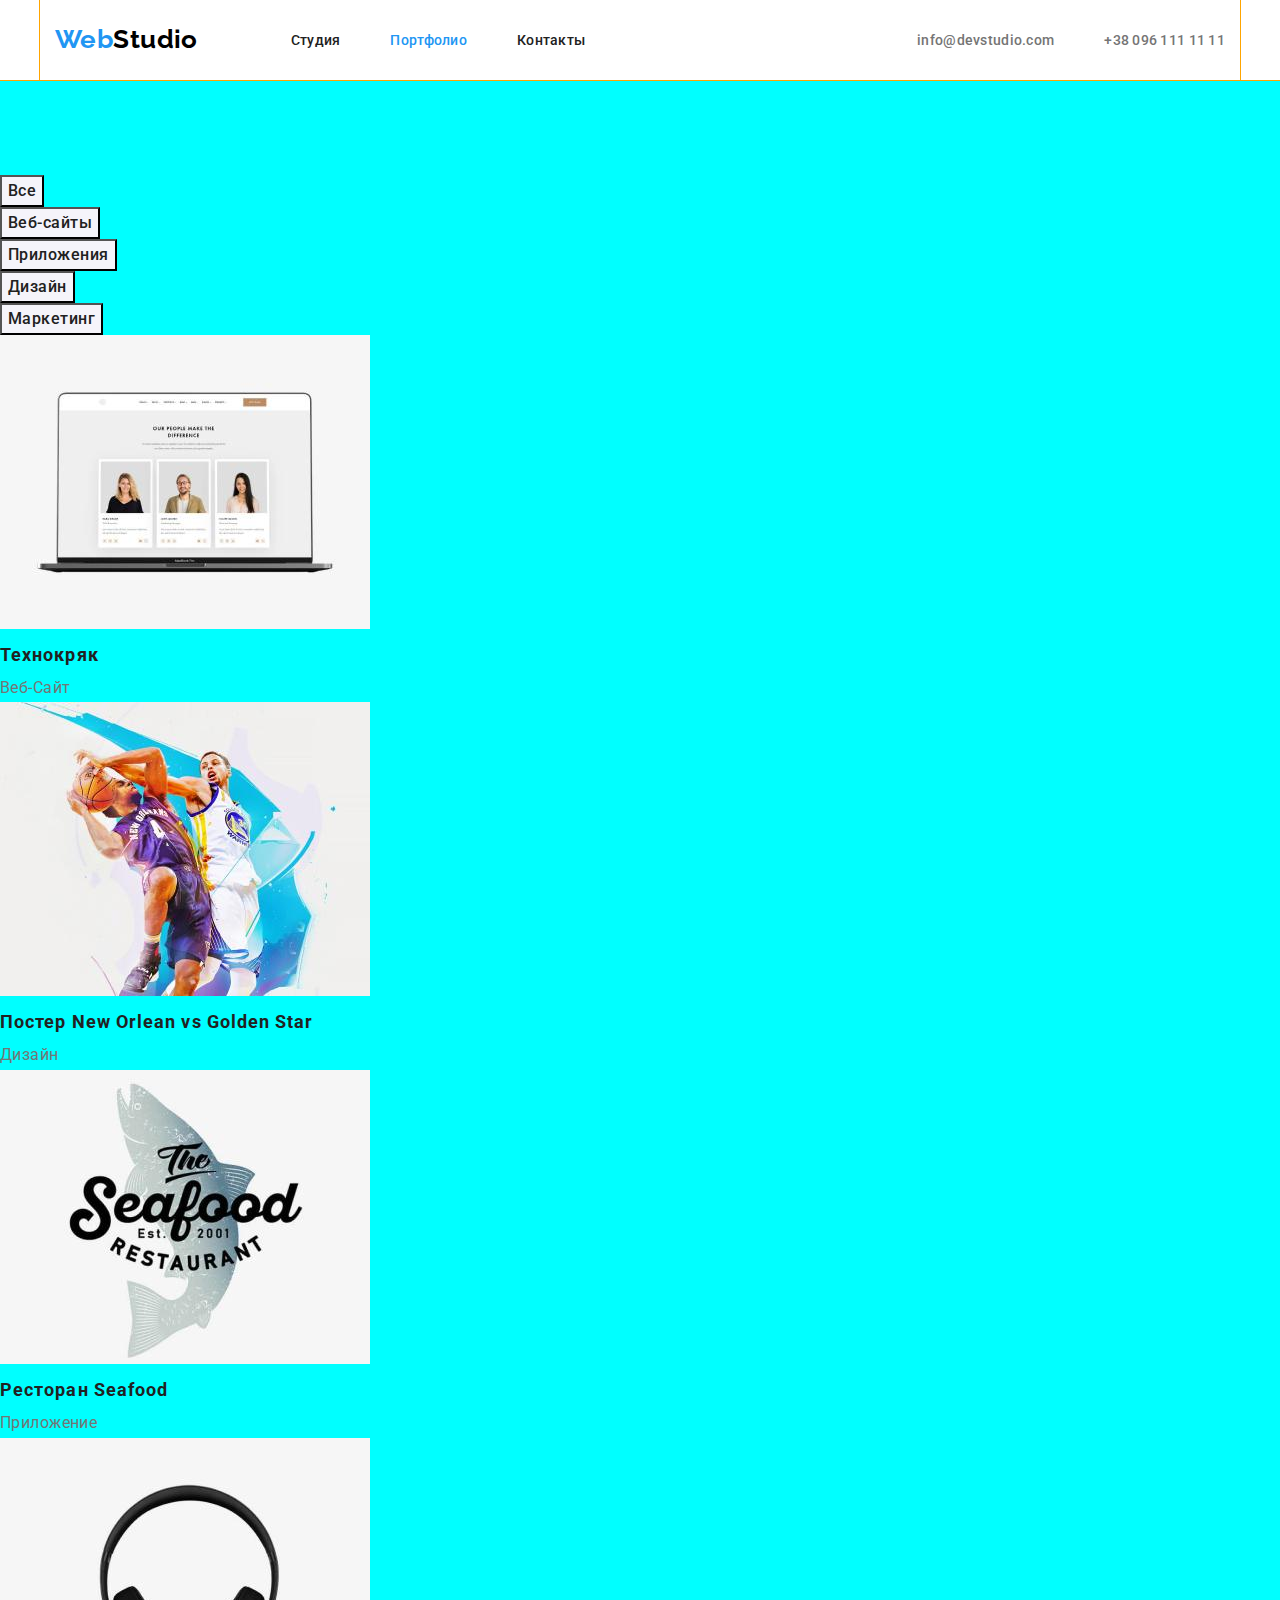
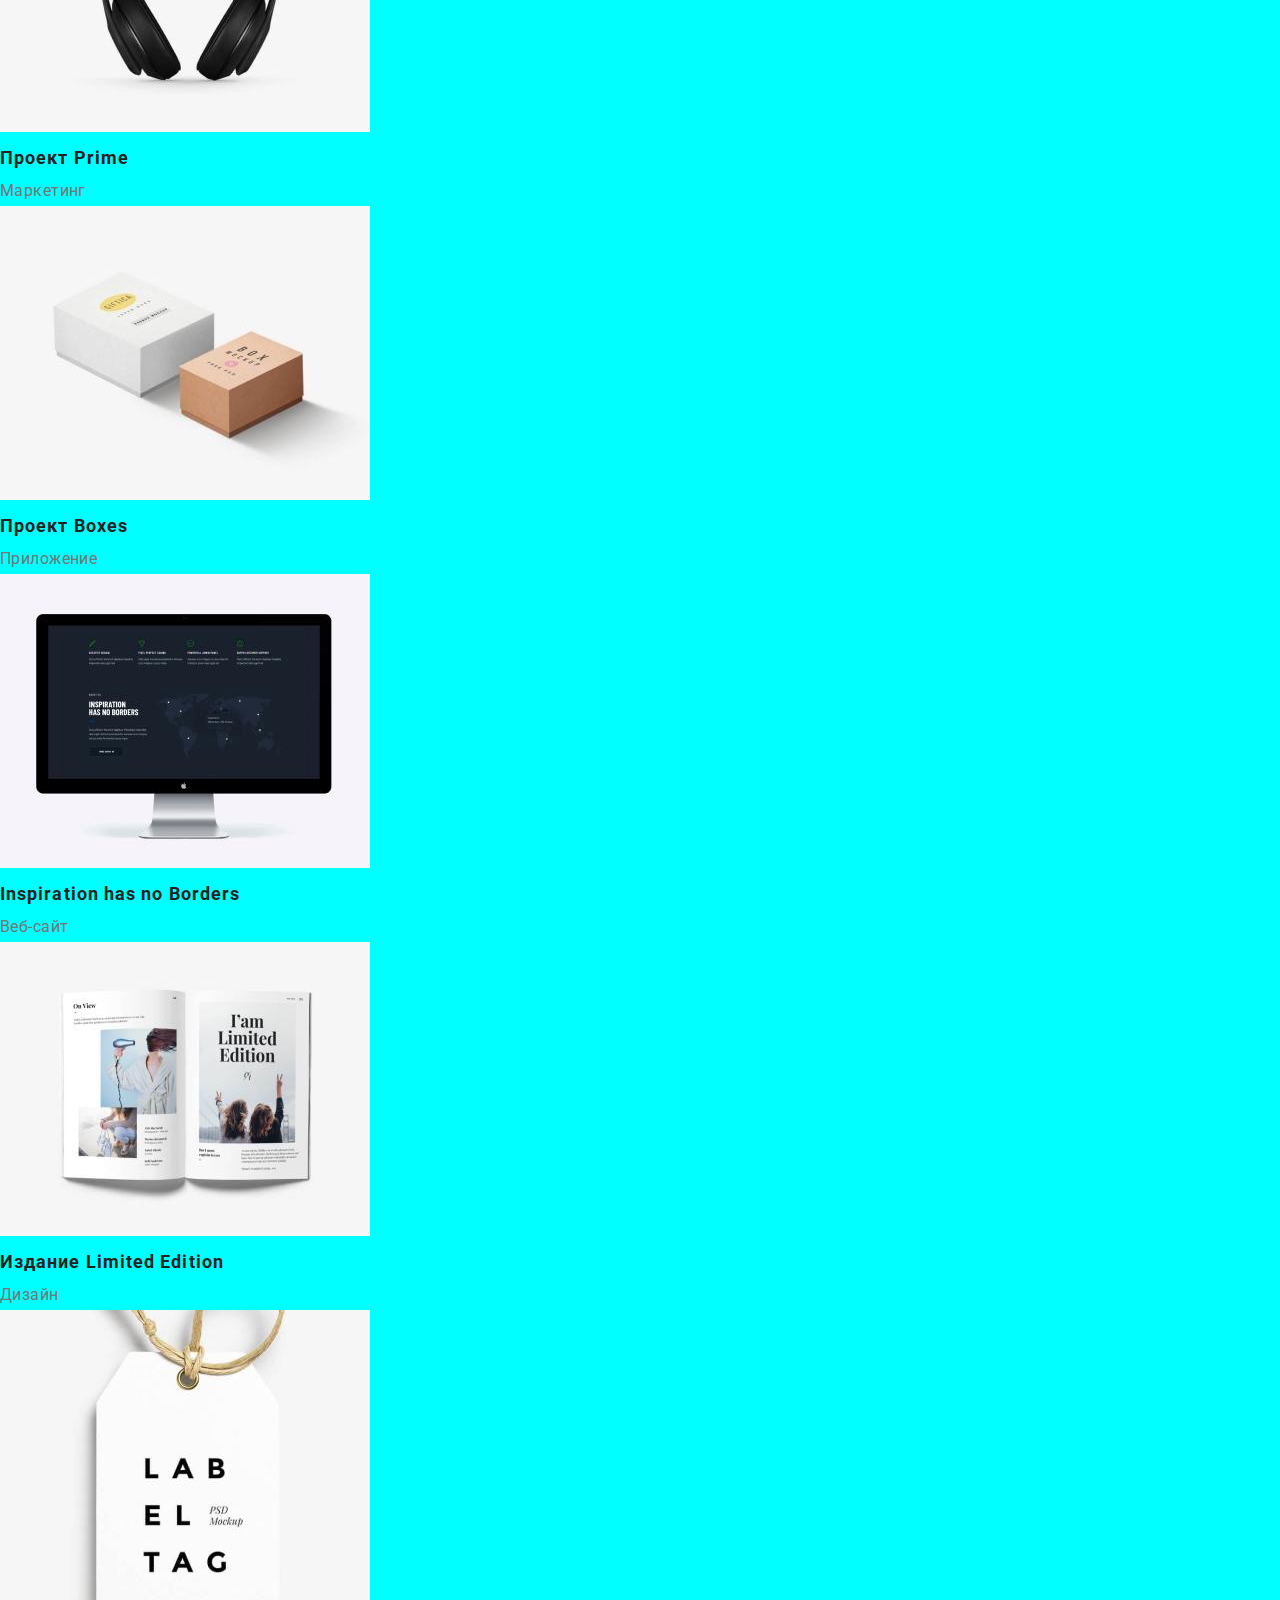
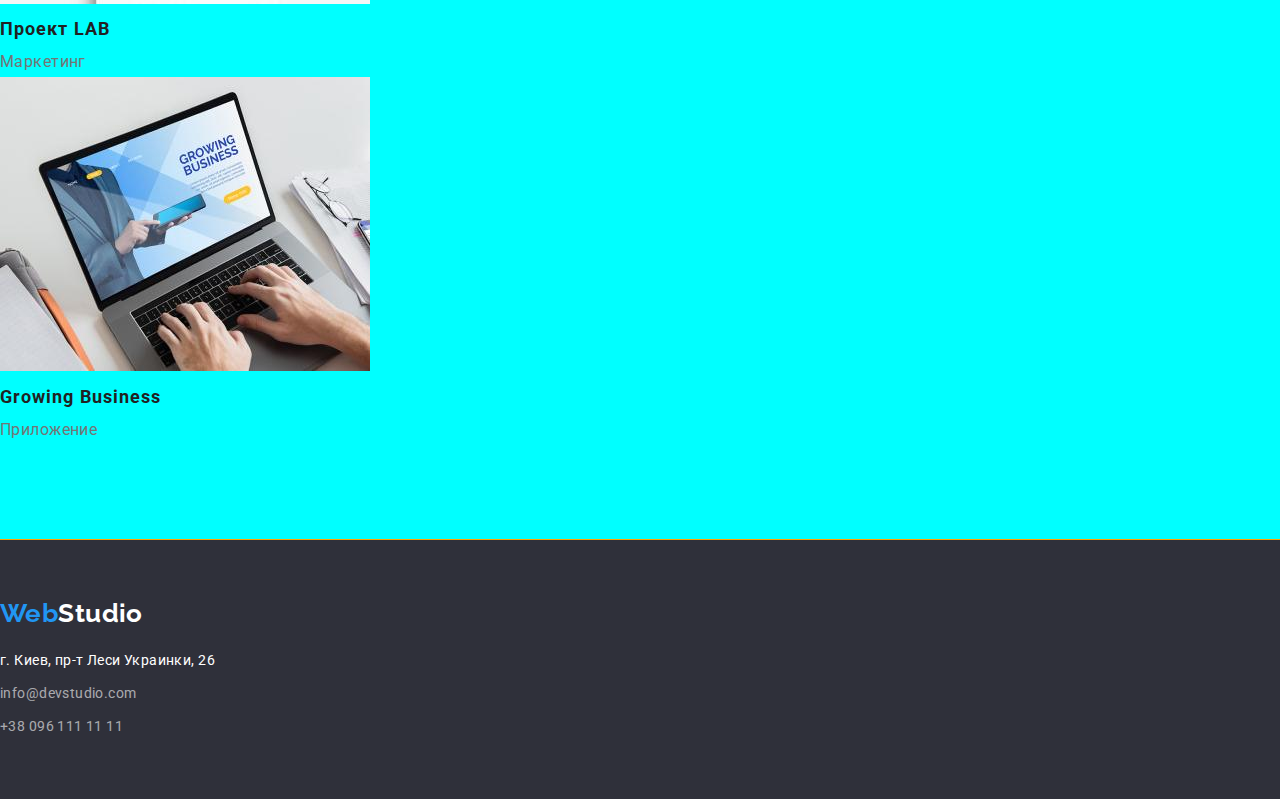
==== portfolio.html @ dc7e520b "complete css, start portfolio page" ====
<!DOCTYPE html>
<html lang="ru">

<head>
    <meta charset="UTF-8">
    <meta http-equiv="X-UA-Compatible" content="IE=edge">
    <meta name="viewport" content="width=device-width, initial-scale=1.0">
    <link rel="stylesheet" href="https://cdnjs.cloudflare.com/ajax/libs/modern-normalize/1.0.0/modern-normalize.min.css" />
    <link rel="stylesheet" href="./css/style.css">
    <link rel="preconnect" href="https://fonts.gstatic.com">
    <link href="https://fonts.googleapis.com/css2?family=Raleway:wght@700&family=Roboto:wght@400;500;700;900&display=swap"
        rel="stylesheet">
    <title>WEBStudio</title>
</head>

<body>
    <!-- шапка -->
    <header class="header">
        <!-- навигация -->
        <div class="container">
            <div class="head-container">
                <nav id="page_top" class="head-nav">
                    <a class="logo" href="#page_top" lang="en"> <span class="logo-web">Web</span>Studio</a>
                    <ul class="nav list">
                        <li class="nav-item"><a class="nav-item-link" href="./index.html">Студия</a></li>
                        <li class="nav-item"><a class="nav-item-link-current" href="./portfolio.html">Портфолио</a></li>
                        <li class="nav-item"><a class="nav-item-link" href="#page_bottom">Контакты</a></li>
                    </ul>
                </nav>
                <ul class="head-cont list">
                    <li class="head-cont-item"><a class="cont link" href="mailto:info@devstudio.com">info@devstudio.com</a></li>
                    <li class="head-cont-item"><a class="cont link" href="tel:+380961111111">+38 096 111 11 11</a></li>
                </ul>
            </div>
        </div>
    </header>
        <!-- main content  -->
    <main>
        <!-- filter content section -->
        <section class='section portfolio'>
            <!-- hiden title -->
            <h1 class='hiden-title'>Портфолио</h2>
            <h2 class='hiden-title'>Фильтр работ</h1>
            <!-- hiden title -->
            <ul class='portf-buttons list'>
                <li class='buttons'>
                    <button class='button' type="button">Все</button>
                </li>
                <li>
                    <button class='button' type="button">Веб-сайты</button>
                </li>
                <li>
                    <button class='button' type="button">Приложения</button>
                </li>
                <li>
                    <button class='button' type="button">Дизайн</button>
                </li>
                <li>
                    <button class='button' type="button">Маркетинг</button>
                </li>
            </ul>
            <ul class='portf list'>
                <li class='portf-item'>
                    <a class="portf-list link" href="">
                        <img class='portf-img' src="./Images/portfolio/technocrack.jpg" alt="ноутбук с сайтом">
                        <h3  class='portf-h'>Технокряк</h3>
                        <p class='portf-p'>Веб-Сайт</p> 
                    </a>
                </li>
                <li class='portf-item'>
                    <a class="portf-list link" href="">
                        <img class='portf-img' src="./Images/portfolio/poster.jpg" alt="постер с баскетбольным матчем">
                        <h3 class='portf-h'>Постер New Orlean vs Golden Star</h3>
                        <p class='portf-p'>Дизайн</p>
                    </a>
                </li>
                <li class='portf-item'>
                    <a class="portf-list link" href="">
                        <img class='portf-img' src="./Images/portfolio/seafood.jpg" alt="Постер ресторана Seafood">
                        <h3 class='portf-h'>Ресторан Seafood</h3>
                        <p class='portf-p'>Приложение</p>
                    </a>
                </li>
                <li class='portf-item'>
                    <a class="portf-list link" href="">
                        <img class='portf-img' src="./Images/portfolio/prime.jpg" alt="Наушники">
                        <h3 class='portf-h'>Проект Prime</h3>
                        <p class='portf-p'>Маркетинг</p>
                    </a>
                </li>
                <li class='portf-item'>
                    <a class="portf-list link" href="">
                        <img class='portf-img' src="./Images/portfolio/boxes.jpg" alt="2 коробки">
                        <h3 class='portf-h'>Проект Boxes</h3>
                        <p class='portf-p'>Приложение</p>
                    </a>
                </li>
                <li class='portf-item'>
                    <a class="portf-list link" href="">
                        <img class='portf-img' src="./Images/portfolio/noborders.jpg" alt="Компьютер с картой">
                        <h3 class='portf-h' lang="en">Inspiration has no Borders</h3>
                        <p class='portf-p'>Веб-сайт</p>
                    </a>
                </li>
                <li class='portf-item'>
                    <a class="portf-list link" href="">
                        <img class='portf-img' src="./Images/portfolio/limitededition.jpg" alt="Открытая книга">
                        <h3 class='portf-h'>Издание Limited Edition</h3>
                        <p class='portf-p'>Дизайн</p>
                    </a>
                </li>
                <li class='portf-item'>
                    <a class="portf-list link" href="">
                        <img class='portf-img' src="./Images/portfolio/lab.jpg" alt="Ярлык LAB EL TAG">
                        <h3 class='portf-h'>Проект LAB</h3>
                        <p class='portf-p'>Маркетинг</p>
                    </a>
                </li>
                <li class='portf-item'>
                    <a class="portf-list link" href="">
                        <img class='portf-img' src="./Images/portfolio/busines.jpg" alt="Человек работает на ноутбуке">
                        <h3 class='portf-h' lang="en">Growing Business</h3>
                        <p class='portf-p'>Приложение</p>
                    </a>
                </li>
            </ul>
        </section>

    </main> 
        <!-- футер -->
    <footer class='footer'>
        <a class="logo white" href="#page_top" lang="en"> <span class="logo-web">Web</span>Studio</a><br>
        <address class='footer-adress'>
            <ul id="page_bottom" class='adress list'>
                    <li class='footer-adress-item'>
                        <a class='footer-adress-map' href="https://goo.gl/maps/jqeXpjSZVA85hrm66" rel="noreferrer noopener">г. Киев, пр-т
                            Леси Украинки, 26</a>
                    </li>
                    <li class='footer-adress-item'>
                        <a class='footer-adress-cont' href="mailto:info@devstudio.com">info@devstudio.com</a>
                    </li>
                    <li class='footer-adress-item'>
                        <a class='footer-adress-cont' href="tel:+380961111111">+38 096 111 11 11</a>
                    </li>
            </ul>
        </address>
    </footer>

</body>

</html>
---- css/style.css ----
/* <================ ""MAIN" content styles==============> */
:root {
  /* Text color variable */
  --text-color-accent: #2196f3;
  --text-color-standart: #757575;
  --text-color-pureblack: #000000;
  --text-color-black: #212121;
  --text-color-white: #ffffff;
  --text-color-address-link: rgba(255, 255, 255, 0.6);

  /* button color variable */

  /* <-------button-hero-----------> */
  --button-backgr-color: #2196f3;
  --button-hero-bacgr-active-color: #188ce8;
  /* <--------button-portfolio-------> */
  --button-bcgr-color: #f5f4fa;
  --button-active-bcgr-color: #2196f3;

  /* background color variable */
  --color-team-backgr: #f5f4fa;
  --color-footer-backgr: #2f303a;
}
/* <===== Плавный скрол между header and footer ====> */

html {
  scroll-behavior: smooth;
}

/*<================ Global stylesheets ===========> */
h1,
h2,
h3,
h4,
h5,
h6,
p,
ul {
  margin: 0;
  padding: 0;
}

body {
  font-family: 'Roboto', sans-serif;
  font-style: normal;
  font-weight: normal;
  font-size: 14px;
  line-height: 1.71;
  /* or 171% */
  letter-spacing: 0.03em;

  color: var(--text-color-standart);
}

.hiden-title {
  font-size: 0;
  visibility: hidden;
}
.link {
  text-decoration: none;
}
.list {
  list-style: none;
}
.container {
  width: 1200px;
  padding-left: 15px;
  padding-right: 15px;
  margin-left: auto;
  margin-right: auto;
  outline: 1px solid orange;
}
.section {
  padding-top: 94px;
  padding-bottom: 94px;
  background-color: aqua;
  outline: 1px solid orange;
}
.section:nth-child(3) {
  padding-top: 0px;
  padding-bottom: 94px;
  background-color: red;
  outline: 1px solid orange;
}
/* <=================== page Studio ===================> */

/* <------------------ header ------------------> */
.header {
  border-bottom: 1px solid #ececec;
  background: #ffffff;
  box-shadow: 0px 4px 4px rgba(0, 0, 0, 0.25);
}
.head-container {
  display: flex;
  flex-direction: row;
  align-items: center;
}
.head-nav {
  display: flex;
  flex-direction: flex;
  align-items: center;
}
header .logo {
  font-family: 'Raleway', sans-serif;
  font-weight: 700;
  font-size: 26px;
  line-height: 1.15;

  text-decoration: none;
  color: var(--text-color-pureblack);
  scroll-behavior: smooth;

  margin-right: 93px;
  padding-top: 24px;
  padding-bottom: 25px;
}
footer .logo {
  font-family: 'Raleway', sans-serif;
  font-weight: 700;
  font-size: 26px;
  line-height: 1.15;

  text-decoration: none;
  color: var(--text-color-white);
  scroll-behavior: smooth;

  display: inline-block;
  padding-top: 60px;
  margin-bottom: 20px;
}
.logo-web {
  color: var(--text-color-accent);
}
.nav {
  display: flex;
  flex-direction: row;
}
.nav-item {
}
.nav-item + .nav-item {
  margin-left: 50px;
}
.nav-item-link {
  display: block;
  padding-top: 32px;
  padding-bottom: 32px;

  font-weight: 500;
  line-height: 1.15;
  letter-spacing: 0.02em;

  text-decoration: none;
  color: var(--text-color-black);
}
.nav-item-link:hover,
.nav-item-link:focus {
  color: var(--text-color-accent);
}
.nav-item-link-current {
  display: block;
  padding-top: 32px;
  padding-bottom: 32px;

  font-weight: 500;
  line-height: 1.15;
  letter-spacing: 0.02em;

  text-decoration: none;
  color: var(--text-color-accent);
}
.head-cont {
  display: flex;
  margin-left: auto;
}
.cont {
  display: block;
  padding-top: 32px;
  padding-bottom: 32px;

  font-weight: 500;
  line-height: 1.15;
  letter-spacing: 0.02em;

  color: var(--text-color-standart);

  /* margin-left: 50px; */
}
.head-cont-item + .head-cont-item {
  margin-left: 50px;
}
.cont:hover,
.cont:focus {
  color: var(--text-color-accent);
}

/* <------------------- hero side ----------------> */
.hero {
  background-color: #2f303a;
}

.hero-title {
  font-weight: 900;
  font-size: 44px;
  line-height: 1.36;
  /* or 136% */
  text-align: center;
  letter-spacing: 0.06em;
  text-transform: uppercase;

  color: var(--text-color-white);

  width: 696px;
  padding-top: 106px;
  margin-left: auto;
  margin-right: auto;
  margin-bottom: 30px;
}
.hero-button-position {
  text-align: center;
  padding-bottom: 106px;
}
.hero-button {
  font-family: inherit;
  font-weight: 700;
  font-size: 16px;
  line-height: 1.87;
  /* identical to box height, or 187% */

  letter-spacing: 0.06em;
  color: var(--text-color-white);
  background-color: var(--button-backgr-color);
  cursor: pointer;

  display: inline-block;
  padding: 10px 32px;
  border: transparent;
  border-radius: 4px;
  box-shadow: 0px 4px 4px rgba(0, 0, 0, 0.15);
}
.hero-button:hover,
.hero-button:focus {
  color: var(--text-color-white);
  background-color: var(--button-hero-bacgr-active-color);
}
/* <----------------webstudio prefs -----------------> */
.prefs {
  list-style: none;
  display: flex;
  flex-direction: row;
  justify-content: space-between;
}
.prefs-item {
  /* width: 270px; */
  width: calc((100%-90px) / 4);
}
.prefs-item + .prefs-item {
  margin-left: 30px;
}
.prefs-item-h {
  font-size: 14px;
  font-weight: 700;
  line-height: 1.15;
  text-transform: uppercase;

  color: var(--text-color-black);

  margin-bottom: 10px;
}
.prefs-item-p {
  /* this style's in our body */
}

/* <------------------- what we do ------------------> */
.what-wedo {
}
.wedo-h {
  font-weight: 700;
  font-size: 36px;
  line-height: 1.16;
  text-align: center;

  color: var(--text-color-black);

  margin-bottom: 50px;
}
.wedo {
  font-size: 0;
  list-style: none;

  display: flex;
  flex-direction: row;
  flex-wrap: wrap;
}
.wedo-item {
  margin-bottom: 30px;
}
.wedo-item + .wedo-item {
  margin-left: 30px;
}
.wedo-item:nth-child(3n + 1) {
  margin-left: 0;
}
.wedo-item:nth-last-child(-n + 3) {
  margin-bottom: 0;
}

/* <-------------------our team-------------------> */
.our-team {
  background-color: var(--color-team-backgr);
}
.team-h {
  font-weight: 700;
  font-size: 36px;
  line-height: 1.16;
  text-align: center;

  color: var(--text-color-black);

  margin-bottom: 50px;
}
.team {
  list-style: none;
  display: flex;
  flex-direction: row;
  flex-wrap: wrap;
  align-items: flex-start;
}

.team-item {
  font-size: 0;

  /* outline: 1px solid orange; */
  box-shadow: 0px 1px 3px rgba(0, 0, 0, 0.12), 0px 1px 1px rgba(0, 0, 0, 0.14),
    0px 2px 1px rgba(0, 0, 0, 0.2);
  border-radius: 0px 0px 4px 4px;

  margin-bottom: 30px;
}
.team-item + .team-item {
  margin-left: 30px;
}
.team-item:nth-child(4n + 1) {
  margin-left: 0;
}
.team-item:nth-last-child(-n + 4) {
  margin-bottom: 0;
}
.team-item-i {
  margin-bottom: 30px;
}
.team-item-h {
  font-weight: 500;
  font-size: 16px;
  line-height: 1.2;
  /*---------------- identical to box height ????????????? */
  text-align: center;

  color: var(--text-color-black);

  display: block;
  margin-bottom: 10px;
}
.team-item-p {
  font-size: 16px;
  line-height: 1.2;
  text-align: center;

  color: var(--text-color-standart);

  display: block;
  margin-bottom: 30px;
}

/* <--------------------footer-------------------> */
.footer {
  background-color: var(--color-footer-backgr);
}
.footer-adress {
  padding-bottom: 60px;
}
.adress {
}
.footer-adress-item {
  margin-bottom: 9px;
  /* or 171% */
}
.footer-adress-item:last-child {
  margin-bottom: 0;
  /* or 171% */
}
.footer-adress-map {
  font-style: normal;
  /* or 171% */

  color: var(--text-color-white);
  text-decoration: none;
}
.footer-adress-map:hover,
.footer-adress-map:focus {
  color: var(--text-color-accent);
}
.footer-adress-cont {
  font-style: normal;

  color: var(--text-color-address-link);
  text-decoration: none;
}
.footer-adress-cont:hover,
.footer-adress-cont:focus {
  color: var(--text-color-accent);
}

/* <==========  page Portfolio "different styles" ========> */

/* <---------portfolio buttons --------> */
.portf-buttons {
}
.buttons {
}
.button {
  font-family: 'Roboto', sans-serif;
  font-weight: 500;
  font-size: 16px;
  line-height: 1.62;
  /* identical to box height, or 162% */
  text-align: center;
  letter-spacing: 0.03em;

  color: var(--text-color-black);
  background-color: var(--button-bcgr-color);

  /* border-radius: 4px; */
  cursor: pointer;
}
.button:hover,
.button:focus {
  color: var(--text-color-white);
  background-color: var(--button-active-bcgr-color);
}

/* <-----------portfolio card list-----------> */
.portfolio {
}
.portf {
}
.portf-list {
  display: inline-block;
}
.portf-item {
}
.portf-img {
}
.portf-h {
  font-weight: 700;
  font-size: 18px;
  line-height: 2;

  letter-spacing: 0.06em;

  color: var(--text-color-black);
}
.portf-p {
  font-size: 16px;
  line-height: 1.87;

  color: var(--text-color-standart);
}
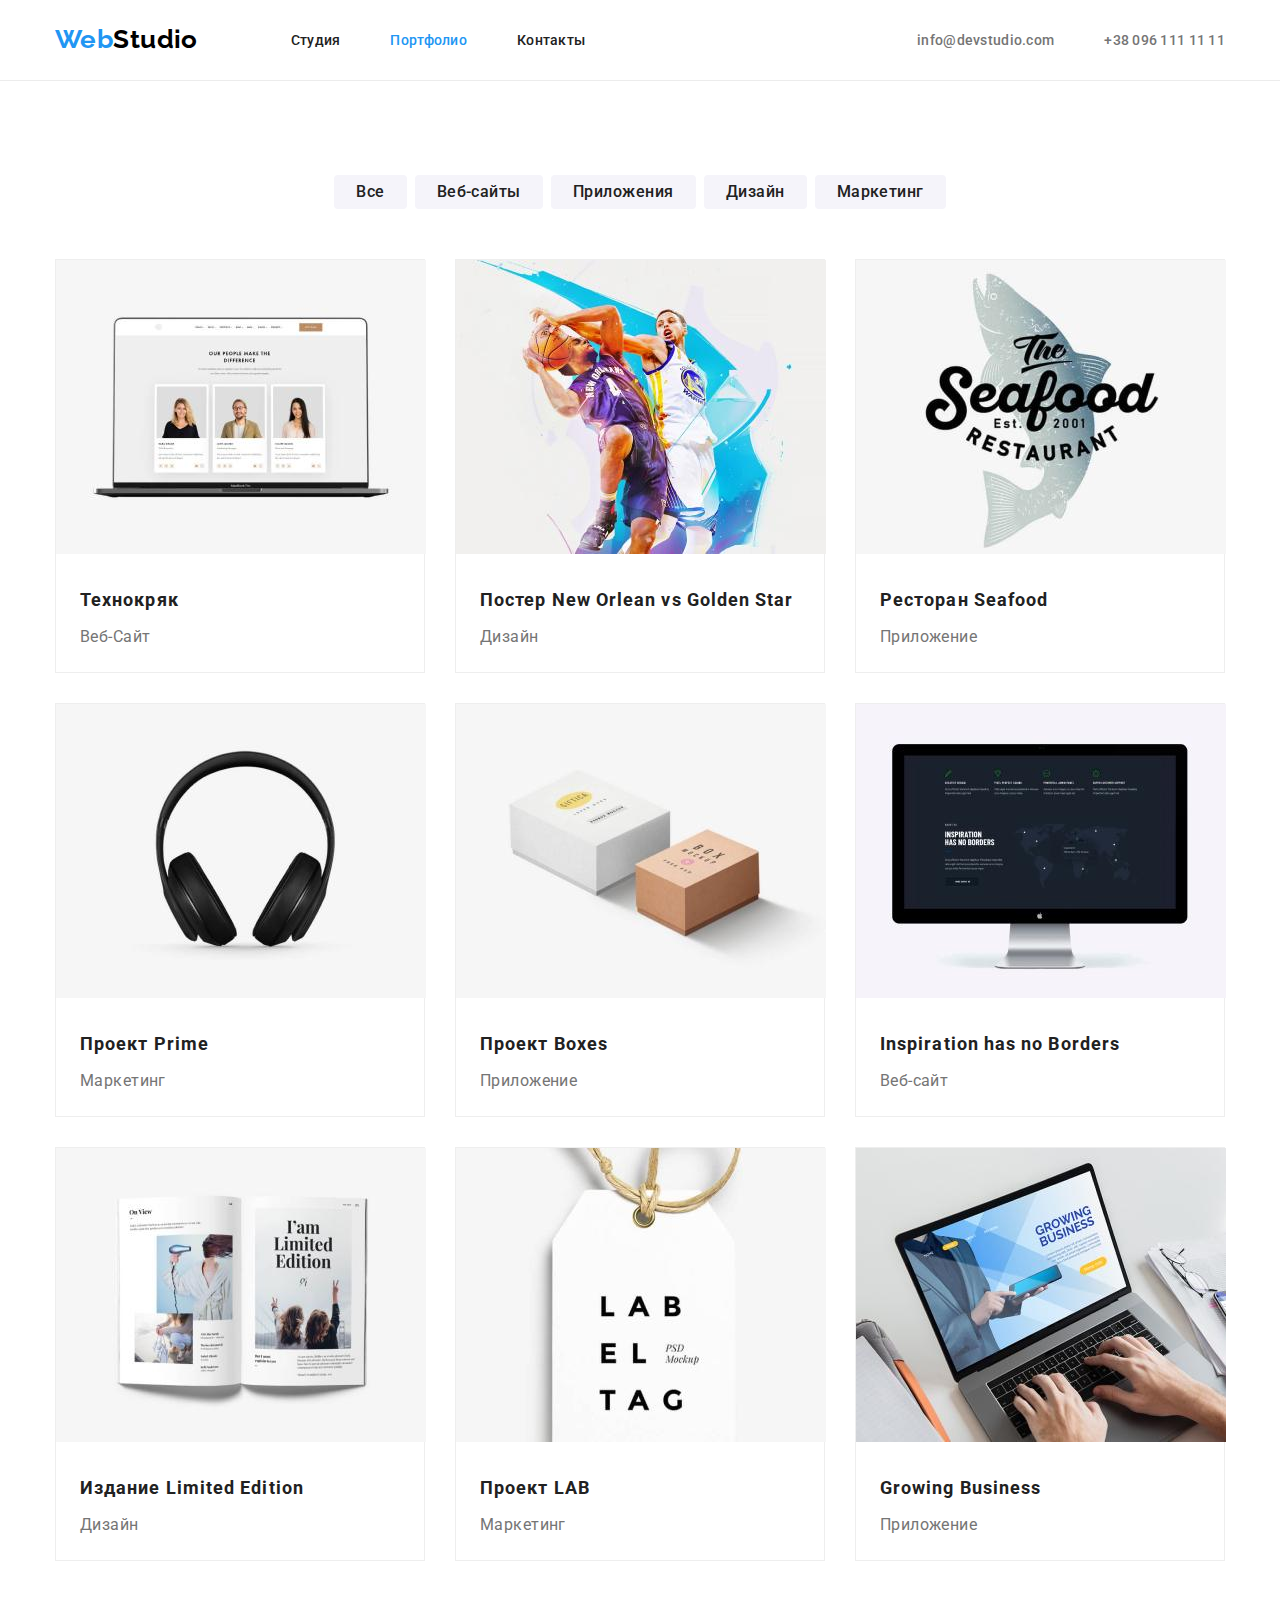
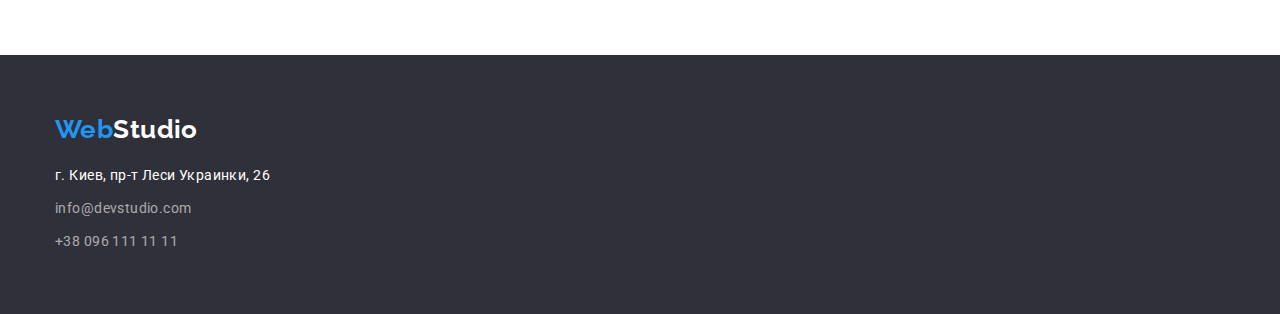
==== commit 510de260: "complete page portfolio" ====
--- a/portfolio.html
+++ b/portfolio.html
@@ -38,112 +38,134 @@
     <main>
         <!-- filter content section -->
         <section class='section portfolio'>
-            <!-- hiden title -->
-            <h1 class='hiden-title'>Портфолио</h2>
-            <h2 class='hiden-title'>Фильтр работ</h1>
-            <!-- hiden title -->
-            <ul class='portf-buttons list'>
-                <li class='buttons'>
-                    <button class='button' type="button">Все</button>
-                </li>
-                <li>
-                    <button class='button' type="button">Веб-сайты</button>
-                </li>
-                <li>
-                    <button class='button' type="button">Приложения</button>
-                </li>
-                <li>
-                    <button class='button' type="button">Дизайн</button>
-                </li>
-                <li>
-                    <button class='button' type="button">Маркетинг</button>
-                </li>
-            </ul>
-            <ul class='portf list'>
-                <li class='portf-item'>
-                    <a class="portf-list link" href="">
-                        <img class='portf-img' src="./Images/portfolio/technocrack.jpg" alt="ноутбук с сайтом">
-                        <h3  class='portf-h'>Технокряк</h3>
-                        <p class='portf-p'>Веб-Сайт</p> 
-                    </a>
-                </li>
-                <li class='portf-item'>
-                    <a class="portf-list link" href="">
-                        <img class='portf-img' src="./Images/portfolio/poster.jpg" alt="постер с баскетбольным матчем">
-                        <h3 class='portf-h'>Постер New Orlean vs Golden Star</h3>
-                        <p class='portf-p'>Дизайн</p>
-                    </a>
-                </li>
-                <li class='portf-item'>
-                    <a class="portf-list link" href="">
-                        <img class='portf-img' src="./Images/portfolio/seafood.jpg" alt="Постер ресторана Seafood">
-                        <h3 class='portf-h'>Ресторан Seafood</h3>
-                        <p class='portf-p'>Приложение</p>
-                    </a>
-                </li>
-                <li class='portf-item'>
-                    <a class="portf-list link" href="">
-                        <img class='portf-img' src="./Images/portfolio/prime.jpg" alt="Наушники">
-                        <h3 class='portf-h'>Проект Prime</h3>
-                        <p class='portf-p'>Маркетинг</p>
-                    </a>
-                </li>
-                <li class='portf-item'>
-                    <a class="portf-list link" href="">
-                        <img class='portf-img' src="./Images/portfolio/boxes.jpg" alt="2 коробки">
-                        <h3 class='portf-h'>Проект Boxes</h3>
-                        <p class='portf-p'>Приложение</p>
-                    </a>
-                </li>
-                <li class='portf-item'>
-                    <a class="portf-list link" href="">
-                        <img class='portf-img' src="./Images/portfolio/noborders.jpg" alt="Компьютер с картой">
-                        <h3 class='portf-h' lang="en">Inspiration has no Borders</h3>
-                        <p class='portf-p'>Веб-сайт</p>
-                    </a>
-                </li>
-                <li class='portf-item'>
-                    <a class="portf-list link" href="">
-                        <img class='portf-img' src="./Images/portfolio/limitededition.jpg" alt="Открытая книга">
-                        <h3 class='portf-h'>Издание Limited Edition</h3>
-                        <p class='portf-p'>Дизайн</p>
-                    </a>
-                </li>
-                <li class='portf-item'>
-                    <a class="portf-list link" href="">
-                        <img class='portf-img' src="./Images/portfolio/lab.jpg" alt="Ярлык LAB EL TAG">
-                        <h3 class='portf-h'>Проект LAB</h3>
-                        <p class='portf-p'>Маркетинг</p>
-                    </a>
-                </li>
-                <li class='portf-item'>
-                    <a class="portf-list link" href="">
-                        <img class='portf-img' src="./Images/portfolio/busines.jpg" alt="Человек работает на ноутбуке">
-                        <h3 class='portf-h' lang="en">Growing Business</h3>
-                        <p class='portf-p'>Приложение</p>
-                    </a>
-                </li>
-            </ul>
+            <div class="container">
+                <!-- hiden title -->
+                <h1 class='hiden-title'>Портфолио</h2>
+                <h2 class='hiden-title'>Фильтр работ</h1>
+                <!-- hiden title -->
+                <ul class='portf-buttons list'>
+                    <li class='buttons'>
+                        <button class='button' type="button">Все</button>
+                    </li>
+                    <li class='buttons'>
+                        <button class='button' type="button">Веб-сайты</button>
+                    </li>
+                    <li class='buttons'>
+                        <button class='button' type="button">Приложения</button>
+                    </li>
+                    <li class='buttons'>
+                        <button class='button' type="button">Дизайн</button>
+                    </li>
+                    <li class='buttons'>
+                        <button class='button' type="button">Маркетинг</button>
+                    </li>
+                </ul>
+                <ul class='portf list'>
+                    <li class='portf-item'>
+                        <a class="portf-list link" href="">
+                            <img class='portf-img' src="./Images/portfolio/technocrack.jpg" alt="ноутбук с сайтом">
+                            <div class="card-title">
+                                <h3  class='portf-h'>Технокряк</h3>
+                                <p class='portf-p'>Веб-Сайт</p>
+                            </div>
+                        </a>
+                    </li>
+                    <li class='portf-item'>
+                        <a class="portf-list link" href="">
+                            <img class='portf-img' src="./Images/portfolio/poster.jpg" alt="постер с баскетбольным матчем">
+                            <div class="card-title">
+                                <h3 class='portf-h'>Постер New Orlean vs Golden Star</h3>
+                                <p class='portf-p'>Дизайн</p>
+                            </div>
+                        </a>
+                    </li>
+                    <li class='portf-item'>
+                        <a class="portf-list link" href="">
+                            <img class='portf-img' src="./Images/portfolio/seafood.jpg" alt="Постер ресторана Seafood">
+                            <div class="card-title">
+                                <h3 class='portf-h'>Ресторан Seafood</h3>
+                                <p class='portf-p'>Приложение</p>
+                            </div>
+                        </a>
+                    </li>
+                    <li class='portf-item'>
+                        <a class="portf-list link" href="">
+                            <img class='portf-img' src="./Images/portfolio/prime.jpg" alt="Наушники">
+                            <div class="card-title">
+                                <h3 class='portf-h'>Проект Prime</h3>
+                                <p class='portf-p'>Маркетинг</p>
+                            </div>
+                        </a>
+                    </li>
+                    <li class='portf-item'>
+                        <a class="portf-list link" href="">
+                            <img class='portf-img' src="./Images/portfolio/boxes.jpg" alt="2 коробки">
+                            <div class="card-title">
+                                <h3 class='portf-h'>Проект Boxes</h3>
+                                <p class='portf-p'>Приложение</p>
+                            </div>
+                        </a>
+                    </li>
+                    <li class='portf-item'>
+                        <a class="portf-list link" href="">
+                            <img class='portf-img' src="./Images/portfolio/noborders.jpg" alt="Компьютер с картой">
+                            <div class="card-title">
+                                <h3 class='portf-h' lang="en">Inspiration has no Borders</h3>
+                                <p class='portf-p'>Веб-сайт</p>
+                            </div>
+                        </a>
+                    </li>
+                    <li class='portf-item'>
+                        <a class="portf-list link" href="">
+                            <img class='portf-img' src="./Images/portfolio/limitededition.jpg" alt="Открытая книга">
+                            <div class="card-title">
+                                <h3 class='portf-h'>Издание Limited Edition</h3>
+                                <p class='portf-p'>Дизайн</p>
+                            </div>
+                        </a>
+                    </li>
+                    <li class='portf-item'>
+                        <a class="portf-list link" href="">
+                            <img class='portf-img' src="./Images/portfolio/lab.jpg" alt="Ярлык LAB EL TAG">
+                            <div class="card-title">
+                                <h3 class='portf-h'>Проект LAB</h3>
+                                <p class='portf-p'>Маркетинг</p>
+                            </div>
+                        </a>
+                    </li>
+                    <li class='portf-item'>
+                        <a class="portf-list link" href="">
+                            <img class='portf-img' src="./Images/portfolio/busines.jpg" alt="Человек работает на ноутбуке">
+                            <div class="card-title">
+                                <h3 class='portf-h' lang="en">Growing Business</h3>
+                                <p class='portf-p'>Приложение</p>
+                            </div>
+                        </a>
+                    </li>
+                </ul>
+            </div>
         </section>
 
     </main> 
         <!-- футер -->
     <footer class='footer'>
-        <a class="logo white" href="#page_top" lang="en"> <span class="logo-web">Web</span>Studio</a><br>
-        <address class='footer-adress'>
-            <ul id="page_bottom" class='adress list'>
-                    <li class='footer-adress-item'>
-                        <a class='footer-adress-map' href="https://goo.gl/maps/jqeXpjSZVA85hrm66" rel="noreferrer noopener">г. Киев, пр-т
-                            Леси Украинки, 26</a>
-                    </li>
-                    <li class='footer-adress-item'>
-                        <a class='footer-adress-cont' href="mailto:info@devstudio.com">info@devstudio.com</a>
-                    </li>
-                    <li class='footer-adress-item'>
-                        <a class='footer-adress-cont' href="tel:+380961111111">+38 096 111 11 11</a>
-                    </li>
-            </ul>
-        </address>
+        <div class="container">
+            <a class="logo white" href="#page_top" lang="en"> <span class="logo-web">Web</span>Studio</a><br>
+            <address class='footer-adress'>
+                <ul id="page_bottom" class='adress list'>
+                        <li class='footer-adress-item'>
+                            <a class='footer-adress-map' href="https://goo.gl/maps/jqeXpjSZVA85hrm66" rel="noreferrer noopener">г. Киев, пр-т
+                                Леси Украинки, 26</a>
+                        </li>
+                        <li class='footer-adress-item'>
+                            <a class='footer-adress-cont' href="mailto:info@devstudio.com">info@devstudio.com</a>
+                        </li>
+                        <li class='footer-adress-item'>
+                            <a class='footer-adress-cont' href="tel:+380961111111">+38 096 111 11 11</a>
+                        </li>
+                </ul>
+            </address>
+        </div>
     </footer>
 
 </body>
--- a/css/style.css
+++ b/css/style.css
@@ -68,19 +68,19 @@
   padding-right: 15px;
   margin-left: auto;
   margin-right: auto;
-  outline: 1px solid orange;
+  /* outline: 1px solid orange; */
 }
 .section {
   padding-top: 94px;
   padding-bottom: 94px;
-  background-color: aqua;
-  outline: 1px solid orange;
+  /* background-color: aqua;
+  outline: 1px solid orange; */
 }
 .section:nth-child(3) {
   padding-top: 0px;
   padding-bottom: 94px;
-  background-color: red;
-  outline: 1px solid orange;
+  /* background-color: red; */
+  /* outline: 1px solid orange; */
 }
 /* <=================== page Studio ===================> */
 
@@ -88,7 +88,7 @@
 .header {
   border-bottom: 1px solid #ececec;
   background: #ffffff;
-  box-shadow: 0px 4px 4px rgba(0, 0, 0, 0.25);
+  /* box-shadow: 0px 4px 4px rgba(0, 0, 0, 0.25); */
 }
 .head-container {
   display: flex;
@@ -414,8 +414,15 @@
 
 /* <---------portfolio buttons --------> */
 .portf-buttons {
+  display: flex;
+  flex-direction: row;
+  justify-content: center;
 }
 .buttons {
+  margin-bottom: 50px;
+}
+.buttons + .buttons {
+  margin-left: 8px;
 }
 .button {
   font-family: 'Roboto', sans-serif;
@@ -429,9 +436,16 @@
   color: var(--text-color-black);
   background-color: var(--button-bcgr-color);
 
-  /* border-radius: 4px; */
+  display: inline-block;
+  border: transparent;
+  border-radius: 4px;
+  padding-top: 4px;
+  padding-bottom: 4px;
+  padding-left: 22px;
+  padding-right: 22px;
   cursor: pointer;
 }
+
 .button:hover,
 .button:focus {
   color: var(--text-color-white);
@@ -442,22 +456,47 @@
 .portfolio {
 }
 .portf {
+  display: flex;
+  flex-direction: row;
+  flex-wrap: wrap;
+  align-items: flex-start;
 }
 .portf-list {
   display: inline-block;
 }
 .portf-item {
+  width: calc((100% - 60px) / 3);
+  /* width: 370px; */
+  border: 1px solid #eeeeee;
+  margin-bottom: 30px;
+}
+.portf-item + .portf-item {
+  margin-left: 30px;
+}
+.portf-item:nth-child(3n + 1) {
+  margin-left: 0px;
+}
+.portf-item:nth-last-child(-n + 3) {
+  margin-bottom: 0px;
 }
 .portf-img {
+  font-size: 0;
+}
+.card-title {
+  margin-top: 20px;
+  margin-bottom: 20px;
+  margin-left: 24px;
+  margin-right: 24px;
 }
 .portf-h {
   font-weight: 700;
   font-size: 18px;
   line-height: 2;
-
   letter-spacing: 0.06em;
 
   color: var(--text-color-black);
+
+  margin-bottom: 4px;
 }
 .portf-p {
   font-size: 16px;
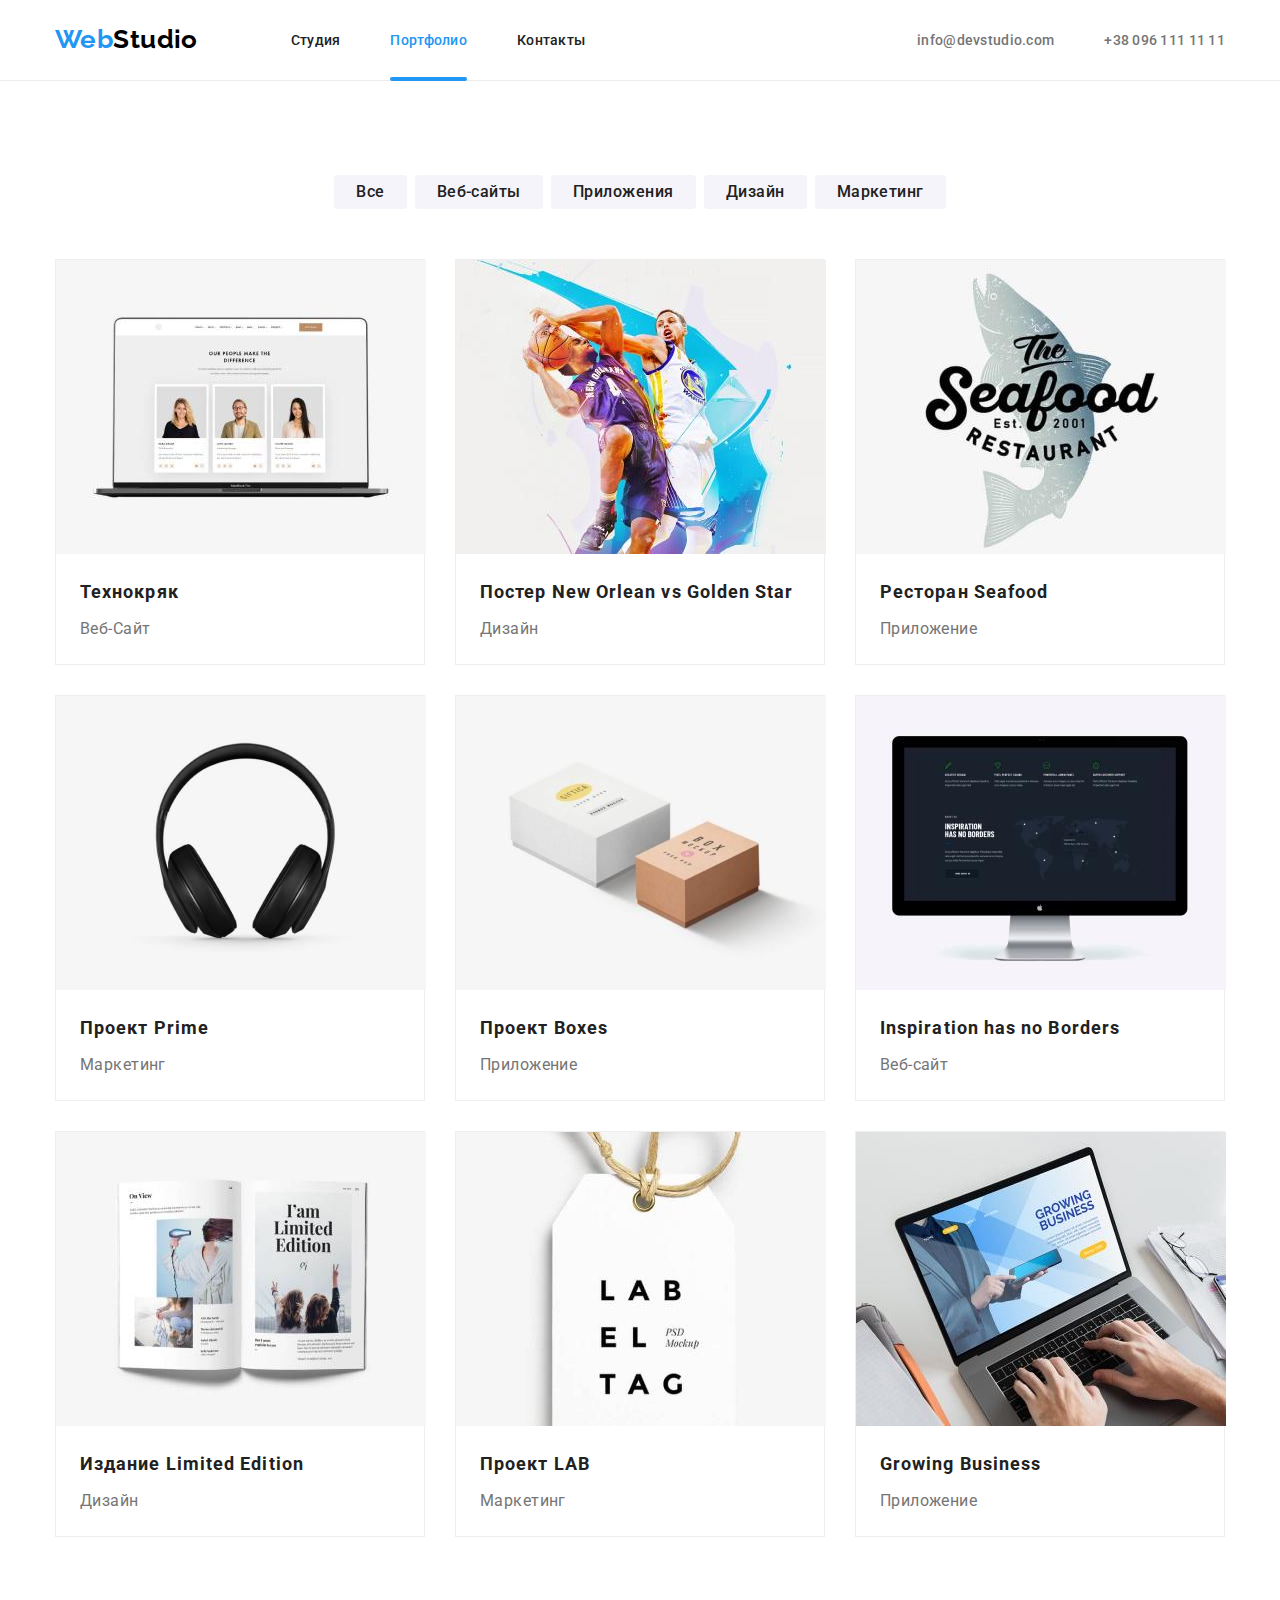
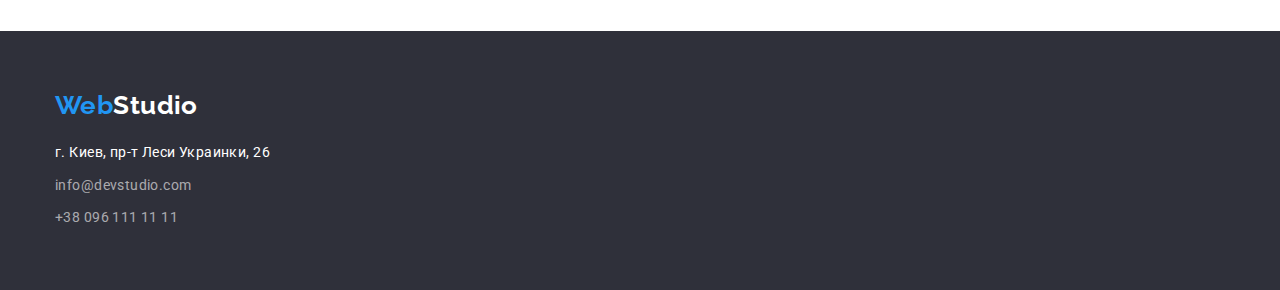
==== commit a67a2cf6: "Добавил after страницам, и тени для карточек портфолио., так же webstudio теперь ведет на главную ст" ====
--- a/portfolio.html
+++ b/portfolio.html
@@ -20,7 +20,7 @@
         <div class="container">
             <div class="head-container">
                 <nav id="page_top" class="head-nav">
-                    <a class="logo" href="#page_top" lang="en"> <span class="logo-web">Web</span>Studio</a>
+                    <a class="logo" href="./index.html" lang="en"> <span class="logo-web">Web</span>Studio</a>
                     <ul class="nav list">
                         <li class="nav-item"><a class="nav-item-link" href="./index.html">Студия</a></li>
                         <li class="nav-item"><a class="nav-item-link-current" href="./portfolio.html">Портфолио</a></li>
--- a/css/style.css
+++ b/css/style.css
@@ -39,7 +39,9 @@
   margin: 0;
   padding: 0;
 }
-
+img {
+  display: block;
+}
 body {
   font-family: 'Roboto', sans-serif;
   font-style: normal;
@@ -68,28 +70,37 @@
   padding-right: 15px;
   margin-left: auto;
   margin-right: auto;
-  /* outline: 1px solid orange; */
 }
 .section {
   padding-top: 94px;
   padding-bottom: 94px;
-  /* background-color: aqua;
-  outline: 1px solid orange; */
-}
-.section:nth-child(3) {
+}
+.section-half-bottom {
+  padding-top: 94px;
+  padding-bottom: 47px;
+}
+.section-half-top {
+  padding-top: 47px;
+  padding-bottom: 94px;
+}
+
+/*      вариант секции падинга секции wedo 
+ .section:nth-child(3) {
   padding-top: 0px;
   padding-bottom: 94px;
-  /* background-color: red; */
-  /* outline: 1px solid orange; */
-}
+*/
+
 /* <=================== page Studio ===================> */
 
 /* <------------------ header ------------------> */
 .header {
+  background: #ffffff;
   border-bottom: 1px solid #ececec;
-  background: #ffffff;
-  /* box-shadow: 0px 4px 4px rgba(0, 0, 0, 0.25); */
-}
+}
+.header-shadow {
+  box-shadow: 0px 4px 4px rgba(0, 0, 0, 0.25);
+}
+
 .head-container {
   display: flex;
   flex-direction: row;
@@ -108,7 +119,6 @@
 
   text-decoration: none;
   color: var(--text-color-pureblack);
-  scroll-behavior: smooth;
 
   margin-right: 93px;
   padding-top: 24px;
@@ -122,7 +132,6 @@
 
   text-decoration: none;
   color: var(--text-color-white);
-  scroll-behavior: smooth;
 
   display: inline-block;
   padding-top: 60px;
@@ -156,10 +165,12 @@
 .nav-item-link:focus {
   color: var(--text-color-accent);
 }
+
 .nav-item-link-current {
   display: block;
   padding-top: 32px;
   padding-bottom: 32px;
+  position: relative;
 
   font-weight: 500;
   line-height: 1.15;
@@ -167,6 +178,18 @@
 
   text-decoration: none;
   color: var(--text-color-accent);
+}
+.nav-item-link-current:after {
+  content: '';
+  position: absolute;
+  width: 100%;
+  height: 4px;
+  top: 77px;
+  left: 0px;
+
+  border-radius: 2px;
+
+  background-color: var(--button-backgr-color);
 }
 .head-cont {
   display: flex;
@@ -249,6 +272,9 @@
   flex-direction: row;
   justify-content: space-between;
 }
+.section .prefs {
+  padding-bottom: 0;
+}
 .prefs-item {
   /* width: 270px; */
   width: calc((100%-90px) / 4);
@@ -284,7 +310,6 @@
   margin-bottom: 50px;
 }
 .wedo {
-  font-size: 0;
   list-style: none;
 
   display: flex;
@@ -327,8 +352,6 @@
 }
 
 .team-item {
-  font-size: 0;
-
   /* outline: 1px solid orange; */
   box-shadow: 0px 1px 3px rgba(0, 0, 0, 0.12), 0px 1px 1px rgba(0, 0, 0, 0.14),
     0px 2px 1px rgba(0, 0, 0, 0.2);
@@ -417,13 +440,22 @@
   display: flex;
   flex-direction: row;
   justify-content: center;
+  flex-wrap: wrap;
+  /* margin-right: auto; */
 }
 .buttons {
-  margin-bottom: 50px;
+  margin-bottom: 8px;
 }
 .buttons + .buttons {
   margin-left: 8px;
 }
+.buttons:nth-child(9n + 1) {
+  margin-left: 0;
+}
+.buttons:nth-last-child(-n + 9) {
+  margin-bottom: 0;
+}
+
 .button {
   font-family: 'Roboto', sans-serif;
   font-weight: 500;
@@ -450,6 +482,8 @@
 .button:focus {
   color: var(--text-color-white);
   background-color: var(--button-active-bcgr-color);
+  box-shadow: 0px 3px 1px rgba(0, 0, 0, 0.1), 0px 1px 2px rgba(0, 0, 0, 0.08),
+    0px 2px 2px rgba(0, 0, 0, 0.12);
 }
 
 /* <-----------portfolio card list-----------> */
@@ -460,16 +494,23 @@
   flex-direction: row;
   flex-wrap: wrap;
   align-items: flex-start;
+
+  margin-top: 50px;
 }
 .portf-list {
-  display: inline-block;
-}
+}
+
 .portf-item {
+  display: block;
   width: calc((100% - 60px) / 3);
   /* width: 370px; */
   border: 1px solid #eeeeee;
   margin-bottom: 30px;
 }
+.portf-item:hover {
+  box-shadow: 0px 1px 1px rgba(0, 0, 0, 0.12), 0px 4px 4px rgba(0, 0, 0, 0.06),
+    1px 4px 6px rgba(0, 0, 0, 0.16);
+}
 .portf-item + .portf-item {
   margin-left: 30px;
 }
@@ -480,7 +521,6 @@
   margin-bottom: 0px;
 }
 .portf-img {
-  font-size: 0;
 }
 .card-title {
   margin-top: 20px;
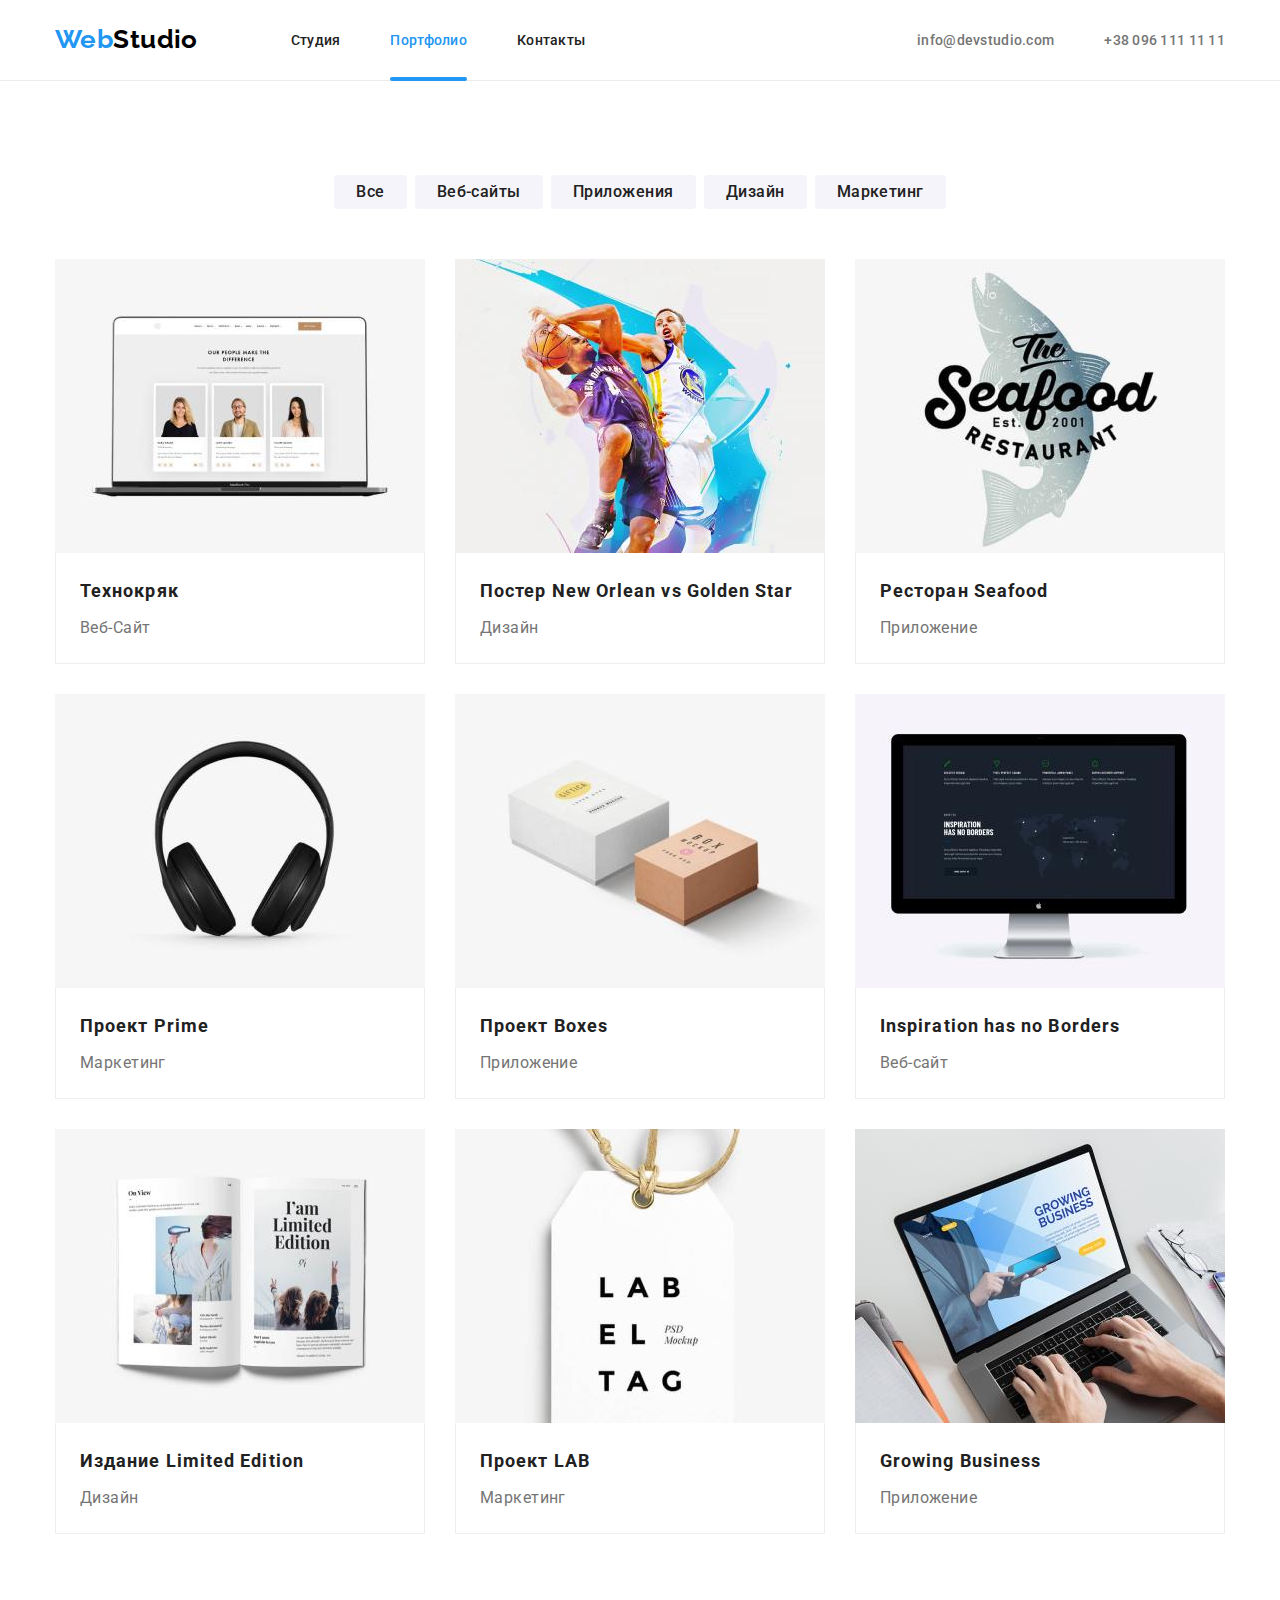
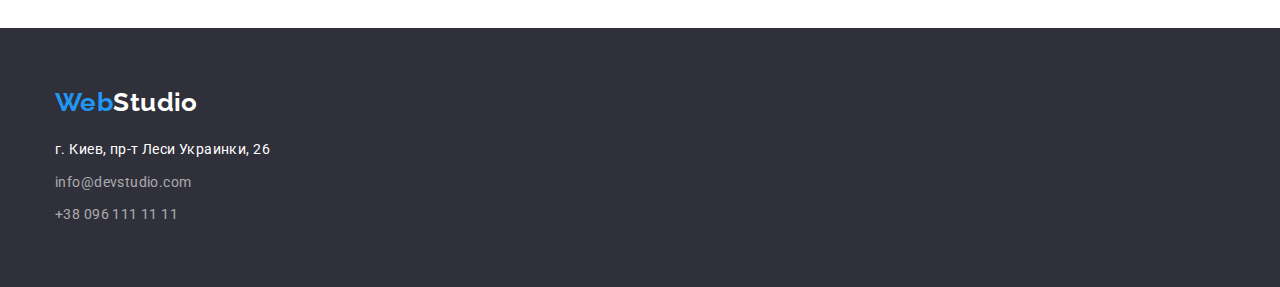
==== commit c2852b3b: "изменения после вебинара №2" ====
--- a/portfolio.html
+++ b/portfolio.html
@@ -13,21 +13,21 @@
     <title>WEBStudio</title>
 </head>
 
-<body>
+<body  id="page_top" >
     <!-- шапка -->
     <header class="header">
         <!-- навигация -->
         <div class="container">
-            <div class="head-container">
-                <nav id="page_top" class="head-nav">
-                    <a class="logo" href="./index.html" lang="en"> <span class="logo-web">Web</span>Studio</a>
-                    <ul class="nav list">
-                        <li class="nav-item"><a class="nav-item-link" href="./index.html">Студия</a></li>
-                        <li class="nav-item"><a class="nav-item-link-current" href="./portfolio.html">Портфолио</a></li>
-                        <li class="nav-item"><a class="nav-item-link" href="#page_bottom">Контакты</a></li>
+            <div class="head-container flex">
+                <nav class="head-nav flex">
+                    <a class="logo link" href="./index.html" lang="en"> <span class="logo-web">Web</span>Studio</a>
+                    <ul class="nav flex list">
+                        <li class="nav-item"><a class="item link" href="./index.html">Студия</a></li>
+                        <li class="nav-item"><a class="item link current" href="./portfolio.html">Портфолио</a></li>
+                        <li class="nav-item"><a class="item link" href="#page_bottom">Контакты</a></li>
                     </ul>
                 </nav>
-                <ul class="head-cont list">
+                <ul class="head-cont flex list">
                     <li class="head-cont-item"><a class="cont link" href="mailto:info@devstudio.com">info@devstudio.com</a></li>
                     <li class="head-cont-item"><a class="cont link" href="tel:+380961111111">+38 096 111 11 11</a></li>
                 </ul>
@@ -40,10 +40,10 @@
         <section class='section portfolio'>
             <div class="container">
                 <!-- hiden title -->
-                <h1 class='hiden-title'>Портфолио</h2>
-                <h2 class='hiden-title'>Фильтр работ</h1>
+                <h1 class='hiden-title'>Портфолио</h1>
+                <h2 class='hiden-title'>Фильтр работ</h2>
                 <!-- hiden title -->
-                <ul class='portf-buttons list'>
+                <ul class='portf-buttons flex list'>
                     <li class='buttons'>
                         <button class='button' type="button">Все</button>
                     </li>
@@ -58,9 +58,9 @@
                     </li>
                     <li class='buttons'>
                         <button class='button' type="button">Маркетинг</button>
-                    </li>
+                    </li>                    
                 </ul>
-                <ul class='portf list'>
+                <ul class='portf flex list'>
                     <li class='portf-item'>
                         <a class="portf-list link" href="">
                             <img class='portf-img' src="./Images/portfolio/technocrack.jpg" alt="ноутбук с сайтом">
@@ -150,18 +150,18 @@
         <!-- футер -->
     <footer class='footer'>
         <div class="container">
-            <a class="logo white" href="#page_top" lang="en"> <span class="logo-web">Web</span>Studio</a><br>
+            <a class="logo link white" href="#page_top" lang="en"> <span class="logo-web">Web</span>Studio</a><br>
             <address class='footer-adress'>
                 <ul id="page_bottom" class='adress list'>
                         <li class='footer-adress-item'>
-                            <a class='footer-adress-map' href="https://goo.gl/maps/jqeXpjSZVA85hrm66" rel="noreferrer noopener">г. Киев, пр-т
+                            <a class='footer-adress-map link' href="https://goo.gl/maps/jqeXpjSZVA85hrm66" rel="noreferrer noopener">г. Киев, пр-т
                                 Леси Украинки, 26</a>
                         </li>
                         <li class='footer-adress-item'>
-                            <a class='footer-adress-cont' href="mailto:info@devstudio.com">info@devstudio.com</a>
+                            <a class='footer-adress-cont link' href="mailto:info@devstudio.com">info@devstudio.com</a>
                         </li>
                         <li class='footer-adress-item'>
-                            <a class='footer-adress-cont' href="tel:+380961111111">+38 096 111 11 11</a>
+                            <a class='footer-adress-cont link' href="tel:+380961111111">+38 096 111 11 11</a>
                         </li>
                 </ul>
             </address>
--- a/css/style.css
+++ b/css/style.css
@@ -35,7 +35,8 @@
 h5,
 h6,
 p,
-ul {
+ul,
+li {
   margin: 0;
   padding: 0;
 }
@@ -55,14 +56,26 @@
 }
 
 .hiden-title {
-  font-size: 0;
-  visibility: hidden;
+  position: absolute;
+  width: 1px;
+  height: 1px;
+  margin: -1px;
+  border: 0;
+  padding: 0;
+
+  white-space: nowrap;
+  clip-path: inset(100%);
+  clip: rect(0 0 0 0);
+  overflow: hidden;
 }
 .link {
   text-decoration: none;
 }
 .list {
   list-style: none;
+}
+.flex {
+  display: flex;
 }
 .container {
   width: 1200px;
@@ -96,95 +109,76 @@
 .header {
   background: #ffffff;
   border-bottom: 1px solid #ececec;
+
+  padding-top: 24px;
+  padding-bottom: 24px;
 }
 .header-shadow {
   box-shadow: 0px 4px 4px rgba(0, 0, 0, 0.25);
 }
 
 .head-container {
-  display: flex;
-  flex-direction: row;
   align-items: center;
 }
 .head-nav {
-  display: flex;
-  flex-direction: flex;
   align-items: center;
 }
-header .logo {
+.logo {
   font-family: 'Raleway', sans-serif;
   font-weight: 700;
   font-size: 26px;
   line-height: 1.15;
 
-  text-decoration: none;
+  display: inline-block;
+}
+.header .logo {
   color: var(--text-color-pureblack);
 
   margin-right: 93px;
-  padding-top: 24px;
-  padding-bottom: 25px;
-}
-footer .logo {
-  font-family: 'Raleway', sans-serif;
-  font-weight: 700;
-  font-size: 26px;
-  line-height: 1.15;
-
-  text-decoration: none;
+  /* padding-top: 24px;
+  padding-bottom: 25px; */
+}
+.footer .logo {
   color: var(--text-color-white);
 
-  display: inline-block;
-  padding-top: 60px;
   margin-bottom: 20px;
 }
 .logo-web {
   color: var(--text-color-accent);
 }
 .nav {
-  display: flex;
-  flex-direction: row;
 }
 .nav-item {
 }
 .nav-item + .nav-item {
   margin-left: 50px;
 }
-.nav-item-link {
+.item {
   display: block;
-  padding-top: 32px;
-  padding-bottom: 32px;
+  padding-top: 8px;
+  padding-bottom: 8px;
 
   font-weight: 500;
   line-height: 1.15;
   letter-spacing: 0.02em;
 
-  text-decoration: none;
   color: var(--text-color-black);
 }
-.nav-item-link:hover,
-.nav-item-link:focus {
+.item:hover,
+.item:focus {
   color: var(--text-color-accent);
 }
 
-.nav-item-link-current {
-  display: block;
-  padding-top: 32px;
-  padding-bottom: 32px;
+.current {
   position: relative;
-
-  font-weight: 500;
-  line-height: 1.15;
-  letter-spacing: 0.02em;
-
-  text-decoration: none;
   color: var(--text-color-accent);
 }
-.nav-item-link-current:after {
+.current:after {
   content: '';
   position: absolute;
   width: 100%;
   height: 4px;
-  top: 77px;
+  top: 53px;
   left: 0px;
 
   border-radius: 2px;
@@ -192,13 +186,12 @@
   background-color: var(--button-backgr-color);
 }
 .head-cont {
-  display: flex;
   margin-left: auto;
 }
 .cont {
   display: block;
-  padding-top: 32px;
-  padding-bottom: 32px;
+  padding-top: 8px;
+  padding-bottom: 8px;
 
   font-weight: 500;
   line-height: 1.15;
@@ -266,22 +259,31 @@
   background-color: var(--button-hero-bacgr-active-color);
 }
 /* <----------------webstudio prefs -----------------> */
+/*  ======== Вариант расположения элементов №1 =========
+ .prefs {
+  justify-content: space-between;
+} */
+
+/* ========= Вариант расположения элементов №2 ========== */
 .prefs {
-  list-style: none;
-  display: flex;
-  flex-direction: row;
-  justify-content: space-between;
-}
-.section .prefs {
+}
+.container .prefs {
   padding-bottom: 0;
+  margin-top: -30px;
+  margin-left: -30px;
 }
 .prefs-item {
   /* width: 270px; */
-  width: calc((100%-90px) / 4);
-}
+  width: calc((100% - 120px) / 4);
+
+  margin-top: 30px;
+  margin-left: 30px;
+}
+
+/*  =========== Вариант расположения элементов №3 ========
 .prefs-item + .prefs-item {
   margin-left: 30px;
-}
+} */
 .prefs-item-h {
   font-size: 14px;
   font-weight: 700;
@@ -299,6 +301,7 @@
 /* <------------------- what we do ------------------> */
 .what-wedo {
 }
+
 .wedo-h {
   font-weight: 700;
   font-size: 36px;
@@ -309,25 +312,42 @@
 
   margin-bottom: 50px;
 }
+
 .wedo {
-  list-style: none;
-
-  display: flex;
-  flex-direction: row;
   flex-wrap: wrap;
-}
+
+  margin-top: -30px;
+  margin-left: -30px;
+}
+
+.wedo-item {
+  width: calc((100% - 90px) / 3);
+  margin-top: 30px;
+  margin-left: 30px;
+}
+
+/* =========== Вариант расположения элементов №2 ========
+.wedo {
+  justify-content: space-between;
+} 
+.wedo-item {
+
+}*/
+
+/*  =========== Вариант расположения элементов №3 =======
 .wedo-item {
   margin-bottom: 30px;
 }
 .wedo-item + .wedo-item {
   margin-left: 30px;
 }
+
 .wedo-item:nth-child(3n + 1) {
   margin-left: 0;
 }
 .wedo-item:nth-last-child(-n + 3) {
   margin-bottom: 0;
-}
+} */
 
 /* <-------------------our team-------------------> */
 .our-team {
@@ -344,21 +364,38 @@
   margin-bottom: 50px;
 }
 .team {
-  list-style: none;
-  display: flex;
-  flex-direction: row;
   flex-wrap: wrap;
   align-items: flex-start;
+  margin-top: -30px;
+  margin-left: -30px;
 }
 
 .team-item {
-  /* outline: 1px solid orange; */
+  background-color: #ffffff;
+
+  margin-top: 30px;
+  margin-left: 30px;
+  border-radius: 0px 0px 4px 4px;
+  box-shadow: 0px 1px 3px rgba(0, 0, 0, 0.12), 0px 1px 1px rgba(0, 0, 0, 0.14),
+    0px 2px 1px rgba(0, 0, 0, 0.2);
+}
+/* =========== Вариант расположения элементов №2 =======
+.team {
+  flex-wrap: wrap;
+  align-items: flex-start;
+  justify-content: space-between; 
+}*/
+
+/* =========== Вариант расположения элементов №3 =======
+.team-item {
+  outline: 1px solid orange; 
   box-shadow: 0px 1px 3px rgba(0, 0, 0, 0.12), 0px 1px 1px rgba(0, 0, 0, 0.14),
     0px 2px 1px rgba(0, 0, 0, 0.2);
   border-radius: 0px 0px 4px 4px;
 
   margin-bottom: 30px;
 }
+
 .team-item + .team-item {
   margin-left: 30px;
 }
@@ -368,6 +405,7 @@
 .team-item:nth-last-child(-n + 4) {
   margin-bottom: 0;
 }
+*/
 .team-item-i {
   margin-bottom: 30px;
 }
@@ -397,9 +435,11 @@
 /* <--------------------footer-------------------> */
 .footer {
   background-color: var(--color-footer-backgr);
+
+  padding-top: 60px;
+  padding-bottom: 60px;
 }
 .footer-adress {
-  padding-bottom: 60px;
 }
 .adress {
 }
@@ -416,7 +456,6 @@
   /* or 171% */
 
   color: var(--text-color-white);
-  text-decoration: none;
 }
 .footer-adress-map:hover,
 .footer-adress-map:focus {
@@ -426,7 +465,6 @@
   font-style: normal;
 
   color: var(--text-color-address-link);
-  text-decoration: none;
 }
 .footer-adress-cont:hover,
 .footer-adress-cont:focus {
@@ -437,24 +475,33 @@
 
 /* <---------portfolio buttons --------> */
 .portf-buttons {
-  display: flex;
-  flex-direction: row;
   justify-content: center;
   flex-wrap: wrap;
-  /* margin-right: auto; */
-}
+  margin-top: -8px;
+  margin-left: -8px;
+  margin-bottom: 50px;
+}
+.buttons {
+  margin-top: 8px;
+  margin-left: 8px;
+}
+.button {
+}
+
+/* ========== Вариант расположения элементов №2 ========== 
 .buttons {
   margin-bottom: 8px;
 }
 .buttons + .buttons {
   margin-left: 8px;
 }
+
 .buttons:nth-child(9n + 1) {
   margin-left: 0;
 }
 .buttons:nth-last-child(-n + 9) {
   margin-bottom: 0;
-}
+} */
 
 .button {
   font-family: 'Roboto', sans-serif;
@@ -490,27 +537,33 @@
 .portfolio {
 }
 .portf {
-  display: flex;
-  flex-direction: row;
   flex-wrap: wrap;
   align-items: flex-start;
-
-  margin-top: 50px;
+  margin-top: -30px;
+  margin-left: -30px;
 }
 .portf-list {
 }
 
+.portf-item {
+  display: block;
+  width: calc((100% - 90px) / 3);
+  margin-top: 30px;
+  margin-left: 30px;
+}
+
+.portf-item:hover {
+  box-shadow: 0px 1px 1px rgba(0, 0, 0, 0.12), 0px 4px 4px rgba(0, 0, 0, 0.06),
+    1px 4px 6px rgba(0, 0, 0, 0.16);
+}
+
+/*========== Вариант расположения элементов №2 ==========
 .portf-item {
   display: block;
   width: calc((100% - 60px) / 3);
-  /* width: 370px; */
   border: 1px solid #eeeeee;
   margin-bottom: 30px;
 }
-.portf-item:hover {
-  box-shadow: 0px 1px 1px rgba(0, 0, 0, 0.12), 0px 4px 4px rgba(0, 0, 0, 0.06),
-    1px 4px 6px rgba(0, 0, 0, 0.16);
-}
 .portf-item + .portf-item {
   margin-left: 30px;
 }
@@ -519,14 +572,19 @@
 }
 .portf-item:nth-last-child(-n + 3) {
   margin-bottom: 0px;
-}
+} */
+
 .portf-img {
 }
 .card-title {
-  margin-top: 20px;
-  margin-bottom: 20px;
-  margin-left: 24px;
-  margin-right: 24px;
+  padding-top: 20px;
+  padding-bottom: 20px;
+  padding-left: 24px;
+  padding-right: 24px;
+
+  border-right: 1px solid #eeeeee;
+  border-bottom: 1px solid #eeeeee;
+  border-left: 1px solid #eeeeee;
 }
 .portf-h {
   font-weight: 700;
